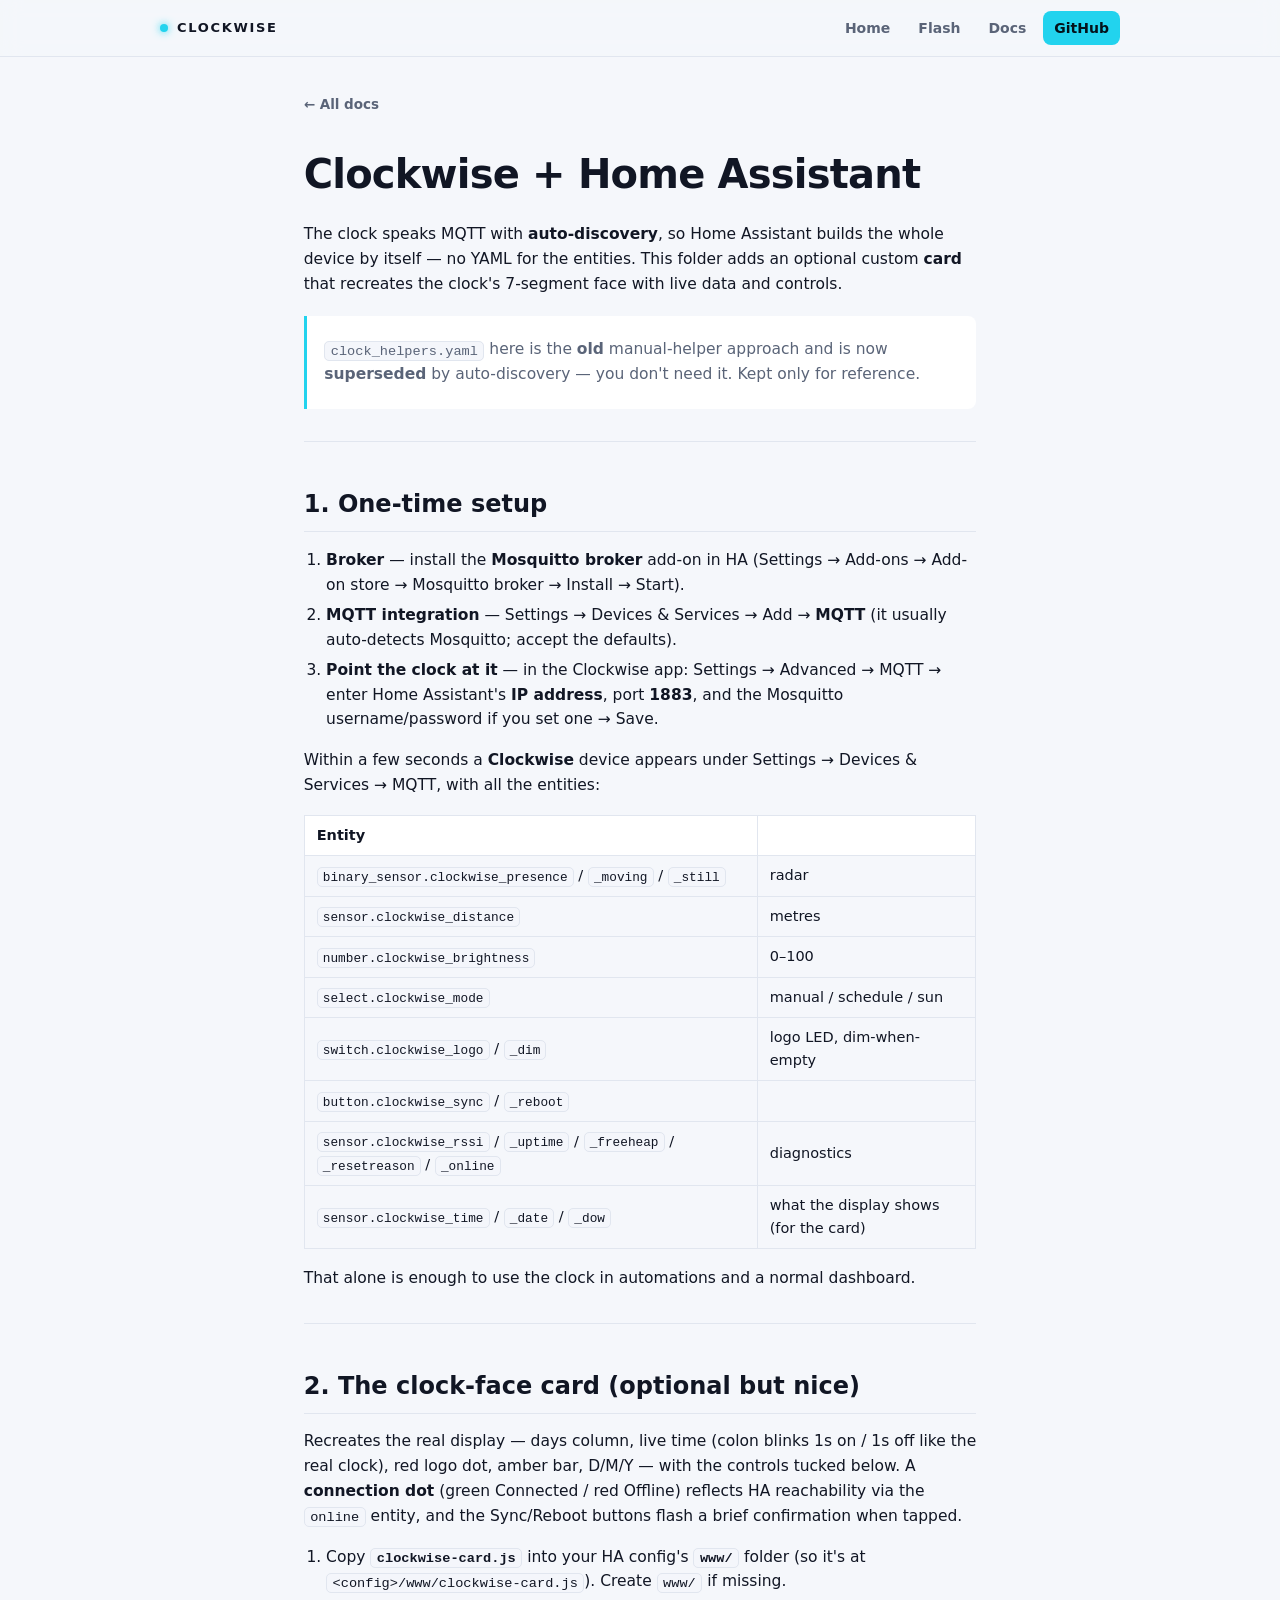
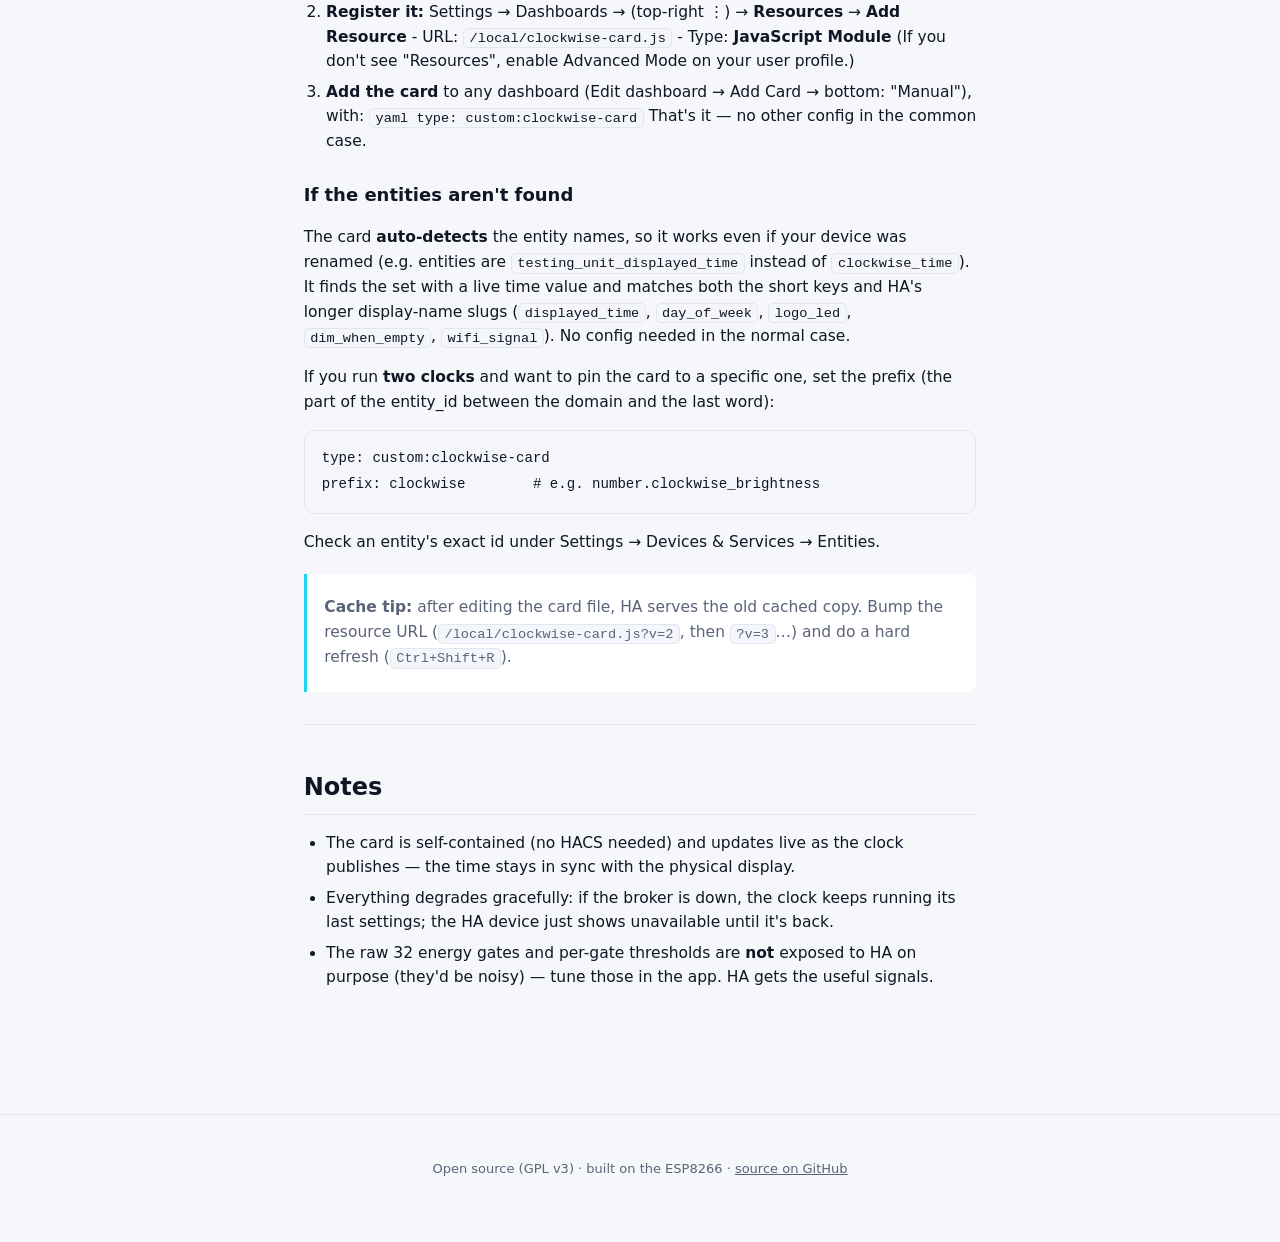
==== docs/home-assistant.html @ 5e5f1206 "site: professional multi-page site with hosted docs + generalized framing - Landing generalized: "sm" ====
<!doctype html>
<html lang="en">
<head>
<meta charset="utf-8">
<meta name="viewport" content="width=device-width, initial-scale=1">
<title>Home Assistant — Clockwise</title>
<meta name="description" content="Add the clock to Home Assistant and install the clock-face card.">
<link rel="stylesheet" href="assets/site.css">
</head>
<body>

<div class="nav"><div class="row">
  <a class="brand" href="index.html"><span class="dot"></span> Clockwise</a>
  <nav>
    <a href="index.html">Home</a>
    <a href="index.html#flash">Flash</a>
    <a href="docs.html">Docs</a>
    <a class="gh" href="https://github.com/g0urav2410/clockwise-smart-clock">GitHub</a>
  </nav>
</div></div>

<article class="doc">
<a class="back" href="docs.html">← All docs</a>
<h1 id="clockwise-home-assistant">Clockwise + Home Assistant</h1>
<p>The clock speaks MQTT with <strong>auto-discovery</strong>, so Home Assistant builds the
whole device by itself — no YAML for the entities. This folder adds an optional
custom <strong>card</strong> that recreates the clock's 7-segment face with live data and
controls.</p>
<blockquote>
<p><code>clock_helpers.yaml</code> here is the <strong>old</strong> manual-helper approach and is now
<strong>superseded</strong> by auto-discovery — you don't need it. Kept only for reference.</p>
</blockquote>
<hr>
<h2 id="1-one-time-setup">1. One-time setup</h2>
<ol>
<li><strong>Broker</strong> — install the <strong>Mosquitto broker</strong> add-on in HA
   (Settings → Add-ons → Add-on store → Mosquitto broker → Install → Start).</li>
<li><strong>MQTT integration</strong> — Settings → Devices &amp; Services → Add → <strong>MQTT</strong>
   (it usually auto-detects Mosquitto; accept the defaults).</li>
<li><strong>Point the clock at it</strong> — in the Clockwise app: Settings → Advanced → MQTT
   → enter Home Assistant's <strong>IP address</strong>, port <strong>1883</strong>, and the Mosquitto
   username/password if you set one → Save.</li>
</ol>
<p>Within a few seconds a <strong>Clockwise</strong> device appears under
Settings → Devices &amp; Services → MQTT, with all the entities:</p>
<table>
<thead>
<tr>
<th>Entity</th>
<th></th>
</tr>
</thead>
<tbody>
<tr>
<td><code>binary_sensor.clockwise_presence</code> / <code>_moving</code> / <code>_still</code></td>
<td>radar</td>
</tr>
<tr>
<td><code>sensor.clockwise_distance</code></td>
<td>metres</td>
</tr>
<tr>
<td><code>number.clockwise_brightness</code></td>
<td>0–100</td>
</tr>
<tr>
<td><code>select.clockwise_mode</code></td>
<td>manual / schedule / sun</td>
</tr>
<tr>
<td><code>switch.clockwise_logo</code> / <code>_dim</code></td>
<td>logo LED, dim-when-empty</td>
</tr>
<tr>
<td><code>button.clockwise_sync</code> / <code>_reboot</code></td>
<td></td>
</tr>
<tr>
<td><code>sensor.clockwise_rssi</code> / <code>_uptime</code> / <code>_freeheap</code> / <code>_resetreason</code> / <code>_online</code></td>
<td>diagnostics</td>
</tr>
<tr>
<td><code>sensor.clockwise_time</code> / <code>_date</code> / <code>_dow</code></td>
<td>what the display shows (for the card)</td>
</tr>
</tbody>
</table>
<p>That alone is enough to use the clock in automations and a normal dashboard.</p>
<hr>
<h2 id="2-the-clock-face-card-optional-but-nice">2. The clock-face card (optional but nice)</h2>
<p>Recreates the real display — days column, live time (colon blinks 1s on / 1s
off like the real clock), red logo dot, amber bar, D/M/Y — with the controls
tucked below. A <strong>connection dot</strong> (green Connected / red Offline) reflects HA
reachability via the <code>online</code> entity, and the Sync/Reboot buttons flash a brief
confirmation when tapped.</p>
<ol>
<li>Copy <strong><code>clockwise-card.js</code></strong> into your HA config's <strong><code>www/</code></strong> folder
   (so it's at <code>&lt;config&gt;/www/clockwise-card.js</code>). Create <code>www/</code> if missing.</li>
<li><strong>Register it:</strong> Settings → Dashboards → (top-right ⋮) → <strong>Resources</strong> →
   <strong>Add Resource</strong>
   - URL: <code>/local/clockwise-card.js</code>
   - Type: <strong>JavaScript Module</strong>
   (If you don't see "Resources", enable Advanced Mode on your user profile.)</li>
<li><strong>Add the card</strong> to any dashboard (Edit dashboard → Add Card → bottom:
   "Manual"), with:
   <code>yaml
   type: custom:clockwise-card</code>
   That's it — no other config in the common case.</li>
</ol>
<h3 id="if-the-entities-arent-found">If the entities aren't found</h3>
<p>The card <strong>auto-detects</strong> the entity names, so it works even if your device was
renamed (e.g. entities are <code>testing_unit_displayed_time</code> instead of
<code>clockwise_time</code>). It finds the set with a live time value and matches both the
short keys and HA's longer display-name slugs (<code>displayed_time</code>, <code>day_of_week</code>,
<code>logo_led</code>, <code>dim_when_empty</code>, <code>wifi_signal</code>). No config needed in the normal case.</p>
<p>If you run <strong>two clocks</strong> and want to pin the card to a specific one, set the
prefix (the part of the entity_id between the domain and the last word):</p>
<pre><code class="language-yaml">type: custom:clockwise-card
prefix: clockwise        # e.g. number.clockwise_brightness
</code></pre>
<p>Check an entity's exact id under Settings → Devices &amp; Services → Entities.</p>
<blockquote>
<p><strong>Cache tip:</strong> after editing the card file, HA serves the old cached copy.
Bump the resource URL (<code>/local/clockwise-card.js?v=2</code>, then <code>?v=3</code>…) and do a
hard refresh (<code>Ctrl+Shift+R</code>).</p>
</blockquote>
<hr>
<h2 id="notes">Notes</h2>
<ul>
<li>The card is self-contained (no HACS needed) and updates live as the clock
  publishes — the time stays in sync with the physical display.</li>
<li>Everything degrades gracefully: if the broker is down, the clock keeps running
  its last settings; the HA device just shows unavailable until it's back.</li>
<li>The raw 32 energy gates and per-gate thresholds are <strong>not</strong> exposed to HA on
  purpose (they'd be noisy) — tune those in the app. HA gets the useful signals.</li>
</ul>
</article>

<footer class="site">Open source (GPL v3) · built on the ESP8266 ·
<a href="https://github.com/g0urav2410/clockwise-smart-clock">source on GitHub</a></footer>

</body>
</html>
---- docs/assets/site.css ----
/* Clockwise site — shared styles (landing + docs) */
:root{
  --bg:#0b0d12; --panel:#141822; --panel2:#1b202c; --line:#252c3a;
  --fg:#eef1f7; --muted:#97a1b3; --faint:#6b7488;
  --accent:#22d3ee; --accent-ink:#04121a; --good:#34d399; --warn:#fb7185;
  --seg:#f4f6ff; --code:#0e1219;
  --measure:70ch;
}
@media (prefers-color-scheme: light){
  :root{--bg:#f5f7fb;--panel:#ffffff;--panel2:#eef2f8;--line:#e1e6ef;
        --fg:#111624;--muted:#5a6478;--faint:#8b93a4;--seg:#0c1830;--code:#f4f6fb}
}
:root[data-theme="dark"]{--bg:#0b0d12;--panel:#141822;--panel2:#1b202c;--line:#252c3a;--fg:#eef1f7;--muted:#97a1b3;--faint:#6b7488;--seg:#f4f6ff;--code:#0e1219}
:root[data-theme="light"]{--bg:#f5f7fb;--panel:#ffffff;--panel2:#eef2f8;--line:#e1e6ef;--fg:#111624;--muted:#5a6478;--faint:#8b93a4;--seg:#0c1830;--code:#f4f6fb}

*{box-sizing:border-box}
html{scroll-behavior:smooth}
body{margin:0;background:var(--bg);color:var(--fg);
  font-family:system-ui,-apple-system,"Segoe UI",Roboto,sans-serif;line-height:1.6;
  -webkit-font-smoothing:antialiased}
a{color:var(--accent)}
code,pre,.mono{font-family:ui-monospace,"SF Mono","Consolas","Cascadia Code",monospace}

/* ---- top nav ---- */
.nav{position:sticky;top:0;z-index:20;backdrop-filter:blur(10px);
  background:color-mix(in srgb,var(--bg) 82%,transparent);border-bottom:1px solid var(--line)}
.nav .row{max-width:1000px;margin:0 auto;padding:11px 20px;display:flex;align-items:center;gap:18px}
.brand{display:inline-flex;gap:9px;align-items:center;font-weight:800;letter-spacing:.13em;
  text-transform:uppercase;font-size:13px;color:var(--fg);text-decoration:none}
.brand .dot{width:8px;height:8px;border-radius:50%;background:var(--accent);box-shadow:0 0 9px var(--accent)}
.nav nav{margin-left:auto;display:flex;gap:6px;flex-wrap:wrap}
.nav nav a{color:var(--muted);text-decoration:none;font-size:14px;font-weight:600;
  padding:6px 11px;border-radius:8px}
.nav nav a:hover{color:var(--fg);background:var(--panel)}
.nav nav a.gh{color:var(--accent-ink);background:var(--accent)}

/* ---- generic layout ---- */
.wrap{max-width:860px;margin:0 auto;padding:0 20px}
.section-t{text-align:center;font-size:24px;margin:48px 0 6px;text-wrap:balance}
.lede{text-align:center;color:var(--muted);max-width:560px;margin:0 auto 8px}

/* ---- hero ---- */
header.hero{text-align:center;padding:56px 20px 30px}
header.hero h1{font-size:clamp(34px,7vw,56px);margin:16px 0 12px;letter-spacing:-.02em;
  line-height:1.05;text-wrap:balance}
header.hero .sub{font-size:clamp(16px,2.3vw,20px);color:var(--muted);max-width:580px;margin:0 auto}
.clock{margin:34px auto 0;max-width:330px;
  background:radial-gradient(120% 120% at 50% 0%,#14161c 0,#050608 80%);
  border:1px solid var(--line);border-radius:16px;padding:24px 20px;
  display:flex;align-items:center;justify-content:center;gap:14px}
.clock .d{font-weight:700;font-size:60px;color:var(--seg);
  text-shadow:0 0 16px rgba(230,238,255,.35);font-variant-numeric:tabular-nums}
.clock .c{display:flex;flex-direction:column;gap:15px}
.clock .c i{width:11px;height:11px;border-radius:50%;background:var(--seg);
  box-shadow:0 0 12px rgba(230,238,255,.5);animation:blink 2s steps(1) infinite}
@keyframes blink{0%,50%{opacity:1}50.01%,100%{opacity:.12}}
@media (prefers-reduced-motion:reduce){.clock .c i{animation:none}}

/* ---- flash card ---- */
.flash{background:linear-gradient(180deg,var(--panel),var(--panel2));
  border:1px solid var(--line);border-radius:18px;padding:28px;margin:40px 0;text-align:center}
.flash h2{margin:0 0 6px;font-size:22px}
.flash p{color:var(--muted);margin:0 auto 16px;max-width:520px;font-size:14.5px}
.board{display:inline-flex;align-items:center;gap:8px;margin:2px 0 18px;
  background:var(--panel2);border:1px solid var(--line);border-radius:10px;padding:6px 8px 6px 14px}
.board label{font-size:12.5px;color:var(--muted)}
.board select{background:var(--panel);color:var(--fg);border:1px solid var(--line);
  border-radius:7px;padding:7px 9px;font-size:14px;font-weight:600}
.btn{display:inline-flex;align-items:center;gap:9px;background:var(--accent);color:var(--accent-ink);
  font-weight:700;font-size:16px;border:none;border-radius:12px;padding:14px 26px;cursor:pointer;text-decoration:none}
.btn:focus-visible{outline:3px solid var(--accent);outline-offset:3px}
.note{font-size:12.5px;color:var(--muted);margin-top:16px}
.note b{color:var(--fg)}
.unsupported{display:block;background:rgba(251,113,133,.12);color:var(--warn);
  border:1px solid rgba(251,113,133,.3);border-radius:10px;padding:10px 14px;font-size:13px;margin-top:14px}

/* ---- feature grid ---- */
.grid{display:grid;grid-template-columns:repeat(auto-fit,minmax(230px,1fr));gap:14px;margin:28px 0}
.feat{background:var(--panel);border:1px solid var(--line);border-radius:14px;padding:18px}
.feat .ic{font-size:22px}
.feat h3{margin:8px 0 4px;font-size:16px}
.feat p{margin:0;color:var(--muted);font-size:13.5px}

/* ---- steps / cards ---- */
.card{background:var(--panel);border:1px solid var(--line);border-radius:14px;padding:8px 24px;margin:18px 0}
.card.tight{padding:20px 24px}
ol.steps{list-style-position:inside;padding-left:4px}
ol.steps li{margin:12px 0}
ol.steps li span{color:var(--muted);font-size:13.5px}
.linkrow{display:flex;flex-wrap:wrap;gap:12px;justify-content:center;margin:10px 0}
.linkrow a{color:var(--accent);text-decoration:none;font-weight:600;font-size:14.5px;
  border:1px solid var(--line);padding:9px 16px;border-radius:10px}

/* ---- footer ---- */
footer.site{text-align:center;color:var(--muted);font-size:13px;padding:44px 20px 64px;
  border-top:1px solid var(--line);margin-top:48px}
footer.site a{color:var(--muted)}

/* ---- documentation (prose) pages ---- */
.doc{max-width:var(--measure);margin:0 auto;padding:34px 20px 60px}
.doc .back{display:inline-block;color:var(--muted);text-decoration:none;font-size:13.5px;
  font-weight:600;margin-bottom:18px}
.doc h1{font-size:clamp(28px,5vw,40px);letter-spacing:-.02em;margin:.2em 0 .4em;text-wrap:balance}
.doc h2{font-size:24px;margin:1.8em 0 .5em;padding-bottom:.3em;border-bottom:1px solid var(--line)}
.doc h3{font-size:18px;margin:1.5em 0 .4em}
.doc p,.doc li{font-size:15.5px}
.doc a{text-underline-offset:2px}
.doc img{max-width:100%;height:auto;border-radius:10px}
.doc code{background:var(--code);border:1px solid var(--line);border-radius:5px;
  padding:.12em .4em;font-size:.88em}
.doc pre{background:var(--code);border:1px solid var(--line);border-radius:11px;
  padding:15px 17px;overflow-x:auto}
.doc pre code{background:none;border:none;padding:0}
.doc blockquote{margin:1.2em 0;padding:.4em 1.1em;border-left:3px solid var(--accent);
  color:var(--muted);background:var(--panel);border-radius:0 8px 8px 0}
.doc table{width:100%;border-collapse:collapse;margin:1.2em 0;font-size:14.5px;display:block;overflow-x:auto}
.doc th,.doc td{border:1px solid var(--line);padding:8px 12px;text-align:left}
.doc thead th{background:var(--panel)}
.doc hr{border:none;border-top:1px solid var(--line);margin:2em 0}
.doc ul,.doc ol{padding-left:1.4em}
.doc li{margin:.35em 0}

/* docs index cards */
.docgrid{display:grid;grid-template-columns:repeat(auto-fit,minmax(240px,1fr));gap:14px;margin:26px 0}
.docgrid a{display:block;background:var(--panel);border:1px solid var(--line);border-radius:14px;
  padding:20px;text-decoration:none;color:var(--fg)}
.docgrid a:hover{border-color:var(--accent)}
.docgrid h3{margin:0 0 5px;font-size:17px}
.docgrid p{margin:0;color:var(--muted);font-size:13.5px}
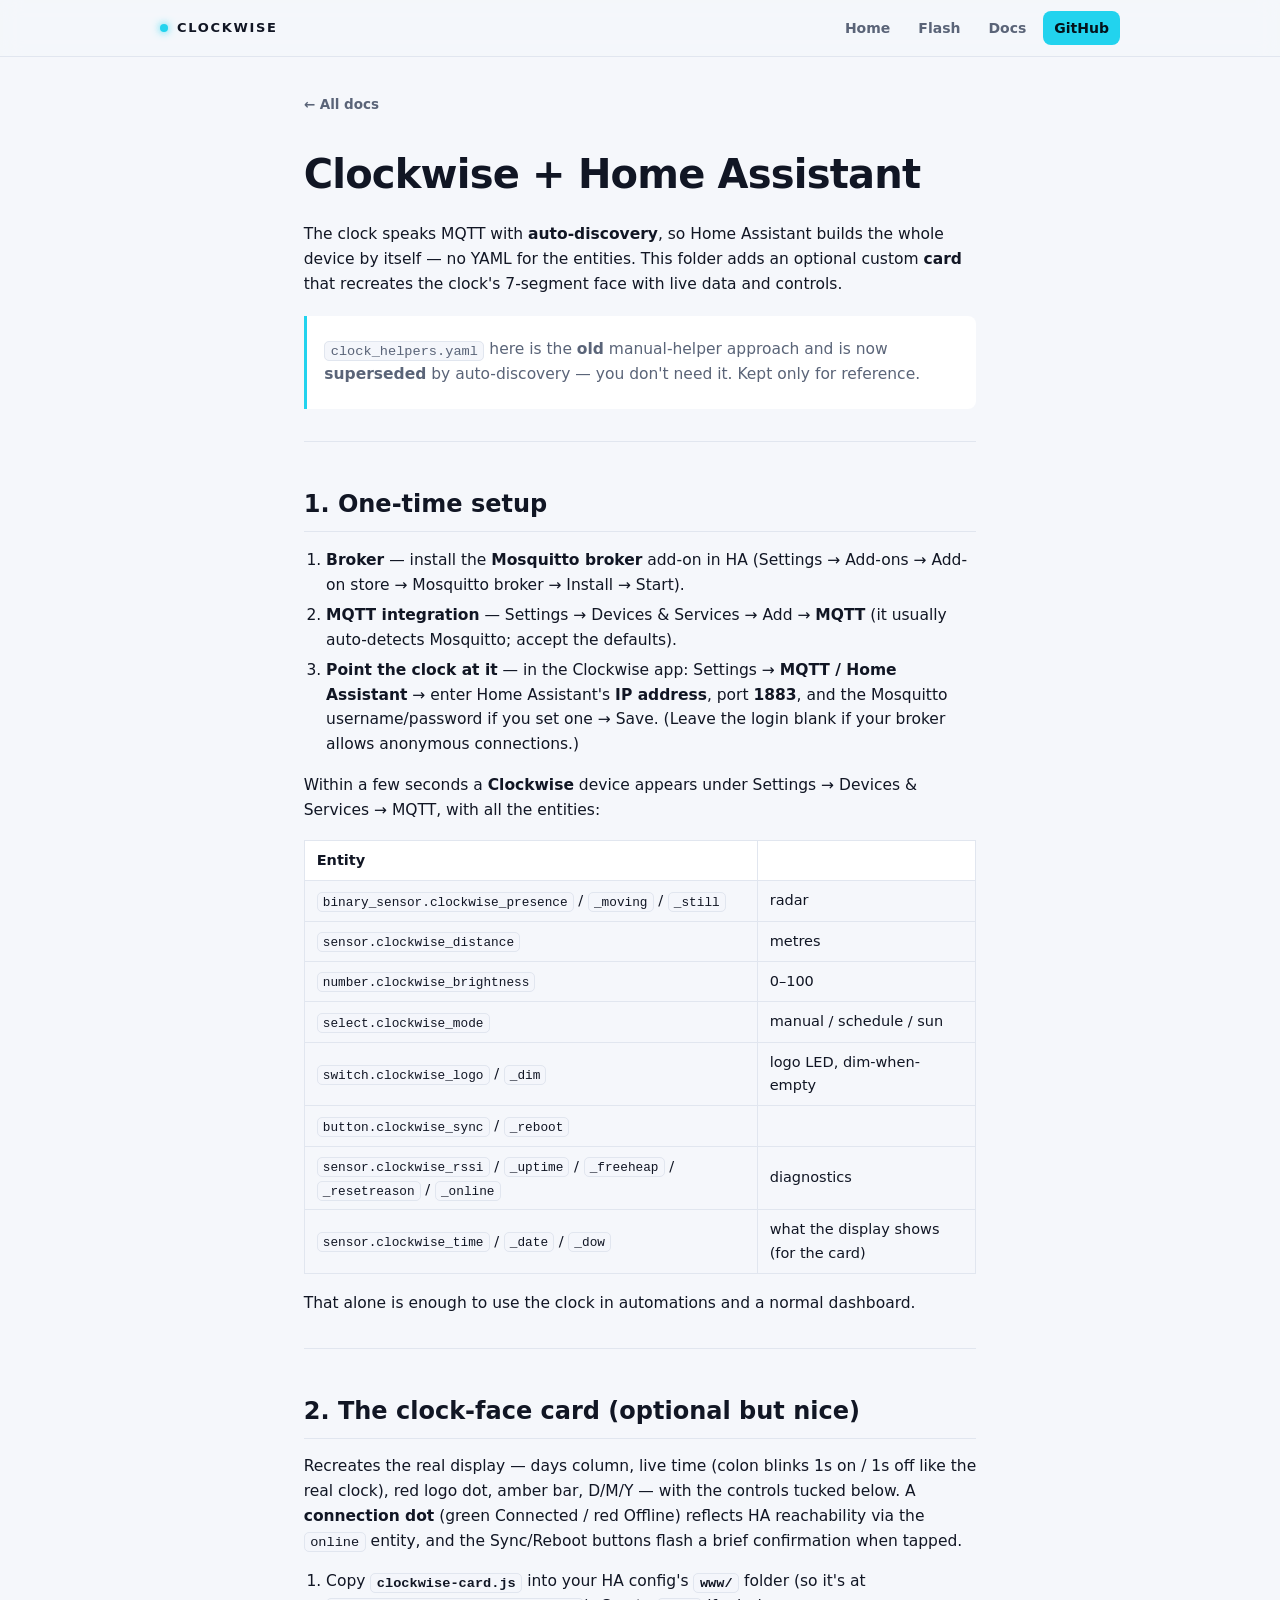
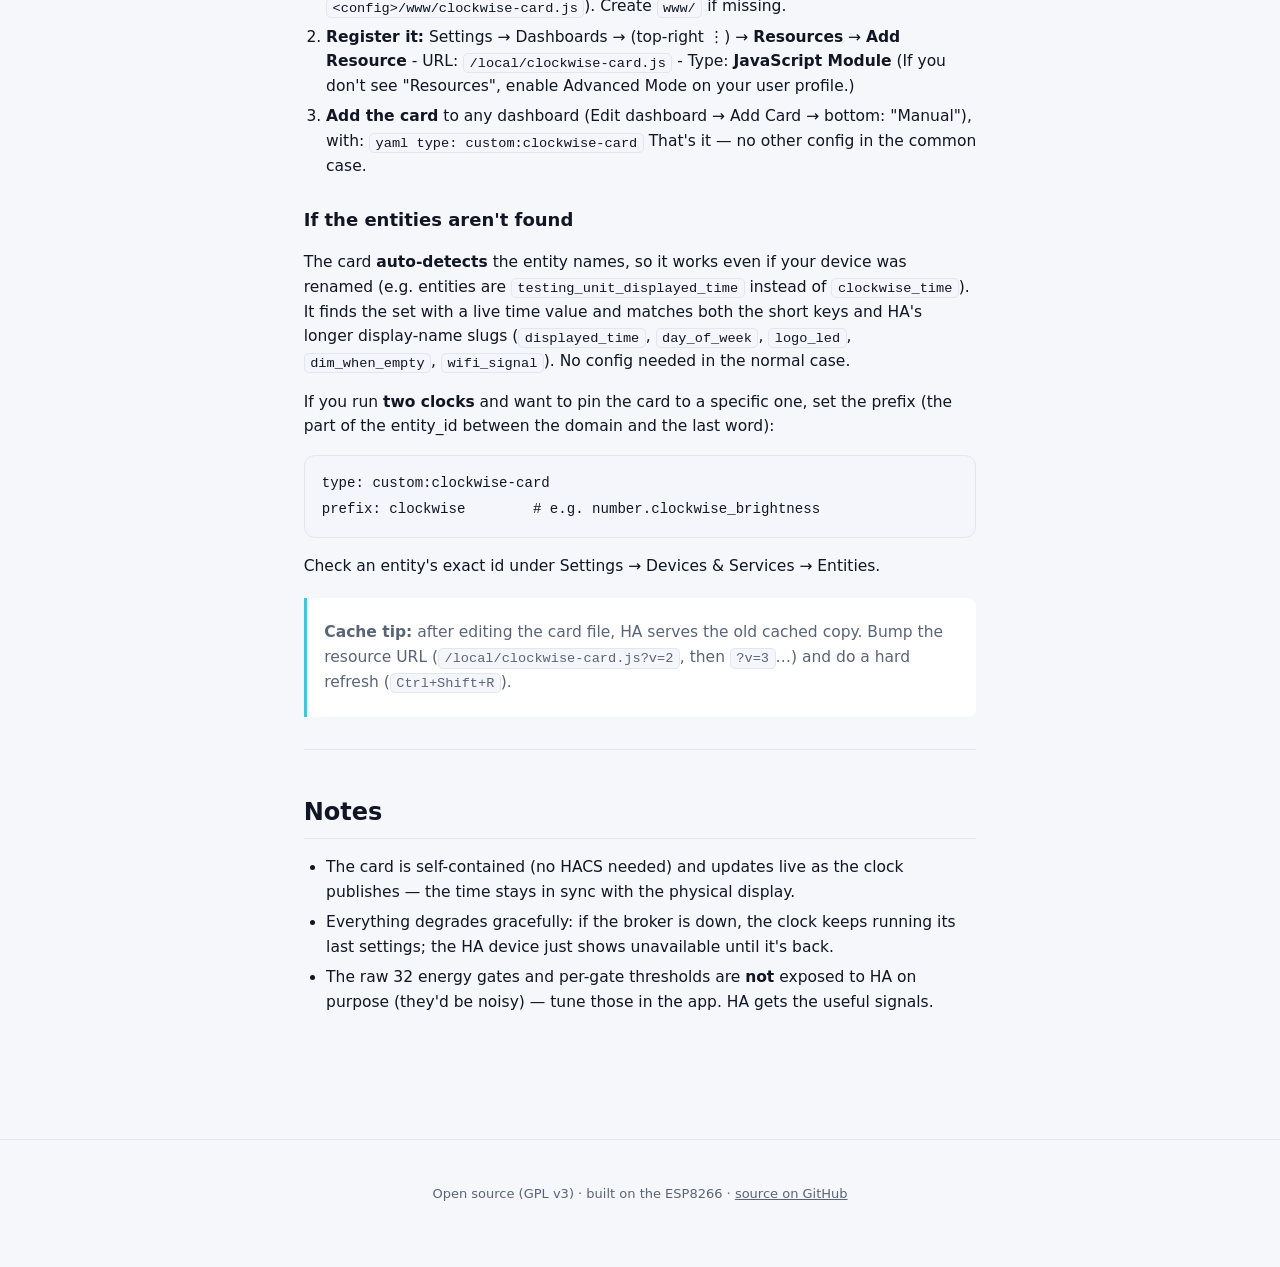
==== commit e6e30e75: "docs: update to current state (MQTT page move, OTA auth, dead links) - MQTT setup now points to the " ====
--- a/docs/home-assistant.html
+++ b/docs/home-assistant.html
@@ -37,9 +37,10 @@
    (Settings → Add-ons → Add-on store → Mosquitto broker → Install → Start).</li>
 <li><strong>MQTT integration</strong> — Settings → Devices &amp; Services → Add → <strong>MQTT</strong>
    (it usually auto-detects Mosquitto; accept the defaults).</li>
-<li><strong>Point the clock at it</strong> — in the Clockwise app: Settings → Advanced → MQTT
-   → enter Home Assistant's <strong>IP address</strong>, port <strong>1883</strong>, and the Mosquitto
-   username/password if you set one → Save.</li>
+<li><strong>Point the clock at it</strong> — in the Clockwise app: Settings → <strong>MQTT / Home
+   Assistant</strong> → enter Home Assistant's <strong>IP address</strong>, port <strong>1883</strong>, and the
+   Mosquitto username/password if you set one → Save. (Leave the login blank if
+   your broker allows anonymous connections.)</li>
 </ol>
 <p>Within a few seconds a <strong>Clockwise</strong> device appears under
 Settings → Devices &amp; Services → MQTT, with all the entities:</p>
